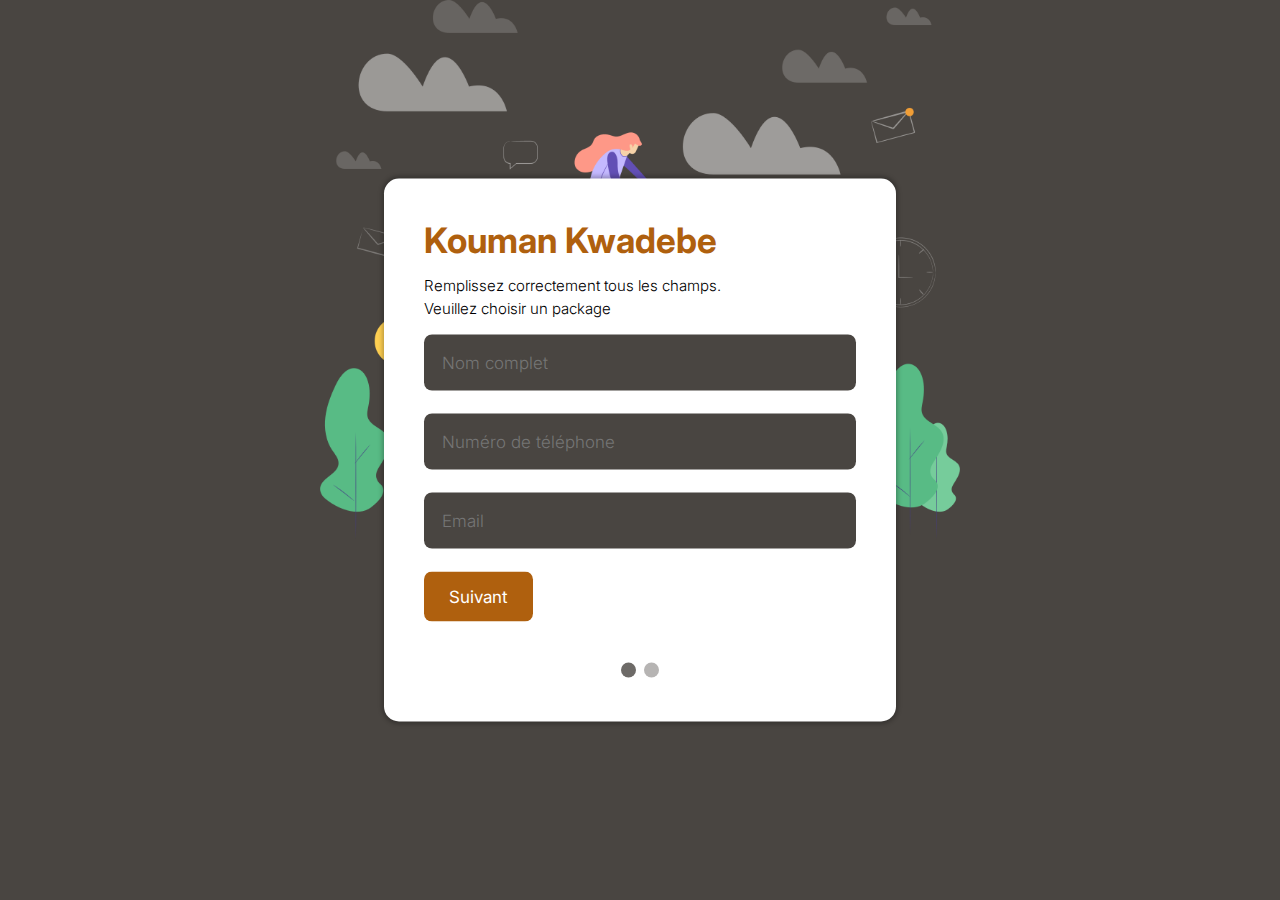
==== index.html @ ec2939ff "fix kouman form style" ====
<!DOCTYPE html>
<html lang="fr">
  <head>
    <meta charset="UTF-8" />
    <meta http-equiv="X-UA-Compatible" content="IE=edge" />
    <meta name="viewport" content="width=device-width, initial-scale=1.0" />
    <link rel="preconnect" href="https://fonts.googleapis.com" />
    <link rel="preconnect" href="https://fonts.gstatic.com" crossorigin />
    <link
      href="https://fonts.googleapis.com/css2?family=Inter:wght@100;200;400;700&display=swap"
      rel="stylesheet"
    />
    <link rel="stylesheet" href="/public/css/styles.css" />
    <title>Formulaire de Kouman entreprise</title>
  </head>
  <body>
    <div class="main-container">
      <form id="regForm" action="#">
        <h1>Kouman Kwadebe</h1>
        <p>Remplissez correctement tous les champs.<br />Veuillez choisir un package</p>  
        <!-- One "tab" for each step in the form: -->
        <div class="tab">
          <p>
            <input
              placeholder="Nom complet"
              oninput="this.className = ''"
              name="fullName"
            />
          </p>
          <p>
            <input
              placeholder="Numéro de téléphone"
              oninput="this.className = ''"
              name="phoneNumber"
            />
          </p>
          <p>
            <input
              placeholder="Email"
              oninput="this.className = ''"
              name="email"
            />
          </p>
        </div>
        <div class="tab">
          <p>
            <div class="pack pack-one">
              <h2>PACKS DE RESTAURATIONS À DOMICILE</h2>
              <p>Nous allons mettre un chef cuisinier à votre disposition pour faire la cuisine chez vous</p>
              <div class="pack-list">
                <label class="radio-container">4 menus pour 8 á 20 personnes (50.000 FCFA)
                  <input type="radio" name="home_pack">
                  <span class="checkmark"></span>
                </label>
                <label class="radio-container">4 menus pour 21 á 40 personnes (80.000 FCFA)
                  <input type="radio" name="home_pack">
                  <span class="checkmark"></span>
                </label>
                <label class="radio-container">4 menus pour 41 á 60 personnes (100.000 FCFA)
                  <input type="radio" name="home_pack">
                  <span class="checkmark"></span>
                </label>
                <label class="radio-container">4 menus á pour 61 á 100 personnes (150.000 FCFA)
                  <input type="radio" name="home_pack">
                  <span class="checkmark"></span>
                </label>
              </div>
            </div>
          </p>
          <p>
            <div class="pack pack-two">
              <h2>PACKS DE RESTAURATIONS  SUR COMMANDE</h2>
              <p>Nous allons faire la cuisine dans nos locaux et vous faire livrer là où vous le désirez.</p>
              <div class="pack-list">
                <label class="radio-container">4 menus pour 8 á 20 personnes (60.000FCFA)
                  <input type="radio" name="home_pack">
                  <span class="checkmark"></span>
                </label>
                <label class="radio-container">4 menus pour 21 á 40 personnes (90.000FCFA)
                  <input type="radio" name="home_pack">
                  <span class="checkmark"></span>
                </label>
                <label class="radio-container">4 menus pour 41 á 60 personnes (110 000 FCFA)
                  <input type="radio" name="home_pack">
                  <span class="checkmark"></span>
                </label>
                <label class="radio-container">4 menus pour 61 á 100 personnes (160 000 FCFA)
                  <input type="radio" name="home_pack">
                  <span class="checkmark"></span>
                </label>
              </div>
            </div>
          </p>
        </div>
        <div class="tab">
          <p style="text-align: center;">Bravo !!!! </p>
        </div>
        <div style="overflow: auto">
          <div style="display:flex; justify-content: space-between">
            <button type="button" id="prevBtn" onclick="nextPrev(-1)">
              Précédent
            </button>
            <button type="button" id="nextBtn" onclick="nextPrev(1)">
              Suivant
            </button>
          </div>
        </div>
        <!-- Circles which indicates the steps of the form: -->
        <div style="text-align: center; margin-top: 40px">
          <span class="step"></span>
          <span class="step"></span>
        </div>
      </form>
      <img class="main-bg" src="/public/images/image_de_fond.png" alt="...">
    </div>
    <script src="/public/js/index.js"></script>
  </body>
</html>
---- public/css/styles.css ----
* {
  box-sizing: border-box;
  margin: 0;
  padding: 0;
  font-family: "Inter", sans-serif;
  outline: none;
}

body {
  background-color: #f1f1f1;
}
.main-container {
  background-color: #494541;
  height: 100vh;
  width: 100%;
  position: relative;
}

#regForm {
  position: absolute;
  background-color: #ffffff;
  padding: 40px;
  width: 40%;
  min-width: 300px;
  border-radius: 15px;
  box-shadow: 0px 0px 4px 2px rgba(0, 0, 0, 0.25);
  -webkit-box-shadow: 0px 0px 4px 2px rgba(0, 0, 0, 0.25);
  -moz-box-shadow: 0px 0px 4px 2px rgba(0, 0, 0, 0.25);
  transform:translate(-50%,-50%);
  top: 50%;
  left: 50%;
}

img.main-bg{
  max-width: 50%;
  height: auto;
  display: block;
  margin-left: auto;
  margin-right: auto;
}

#regForm h1 {
  color: #AF600E;
  font-size: 35px;
  margin-bottom: 13px;
}

#regForm p {
  font-size: 15px;
  font-weight: 300;
  line-height: 23px;
  margin-bottom: 15px;
}

input {
  padding: 18px;
  width: 100%;
  font-size: 17px;
  background-color: #494541;
  border-radius: 8px;
  margin-bottom: 8px;
  color: #fff;
  border: none;
  font-weight: 300;
}


/* Mark input boxes that gets an error on validation: */
input.invalid {
  background-color: #ffdddd;
}

/* Hide all steps by default: */
.tab {
  display: none;
}

button {
  background-color: #AF600E;
  color: #ffffff;
  border: none;
  padding: 15px 25px;
  font-size: 17px;
  cursor: pointer;
  border-radius: 8px;
}

#prevBtn {
  background-color: #6D6A67;
}

/* Make circles that indicate the steps of the form: */
.step {
  height: 15px;
  width: 15px;
  margin: 0 2px;
  background-color: #6D6A67;
  border: none;
  border-radius: 50%;
  display: inline-block;
  opacity: 0.5;
}

.step.active {
  opacity: 1;
}

/* Mark the steps that are finished and valid: */
.step.finish {
  background-color: #04aa6d;
}

.pack{
  background-color: #6D6A67;
  border-radius: 15px;
  padding: 10px;
  color: #ffffff;
  cursor: pointer;
  transition: all .3s;
}
.pack.active{
  background-color: #AF600E;
}
.pack:hover{
  background-color: #AF600E;
}

.pack .pack-list {
  display: none;
}

#regForm .pack h2{
  font-size: 17px;
  font-weight: 500;
  color: #ffffff;
}
#regForm .pack p{
  margin-bottom: 0px;
}

/* The container */
.radio-container {
  display: block;
  position: relative;
  padding-left: 35px;
  margin-bottom: 12px;
  cursor: pointer;
  font-size: 22px;
  -webkit-user-select: none;
  -moz-user-select: none;
  -ms-user-select: none;
  user-select: none;
  font-size: 17px;
  font-weight: 300;
  color: #ffffff;
}

/* Hide the browser's default checkbox */
.radio-container input {
  position: absolute;
  opacity: 0;
  cursor: pointer;
  height: 0;
  width: 0;
}

/* Create a custom checkbox */
.checkmark {
  position: absolute;
  top: 0;
  left: 0;
  height: 25px;
  width: 25px;
  background-color: #eee;
  border-radius: 50%;
}

/* On mouse-over, add a grey background color */
.radio-container:hover input ~ .checkmark {
  background-color: #ccc;
}

/* When the checkbox is checked, add a blue background */
.radio-container input:checked ~ .checkmark {
  background-color: #fff;
}

/* Create the checkmark/indicator (hidden when not checked) */
.checkmark:after {
  content: "";
  position: absolute;
  display: none;
}

/* Show the checkmark when checked */
.radio-container input:checked ~ .checkmark:after {
  display: block;
}

/* Style the checkmark/indicator */
.radio-container .checkmark:after {
  left: 9px;
  top: 5px;
  width: 5px;
  height: 10px;
  border: solid white;
  border-width: 0 3px 3px 0;
  -webkit-transform: rotate(45deg);
  -ms-transform: rotate(45deg);
  transform: rotate(45deg);
}
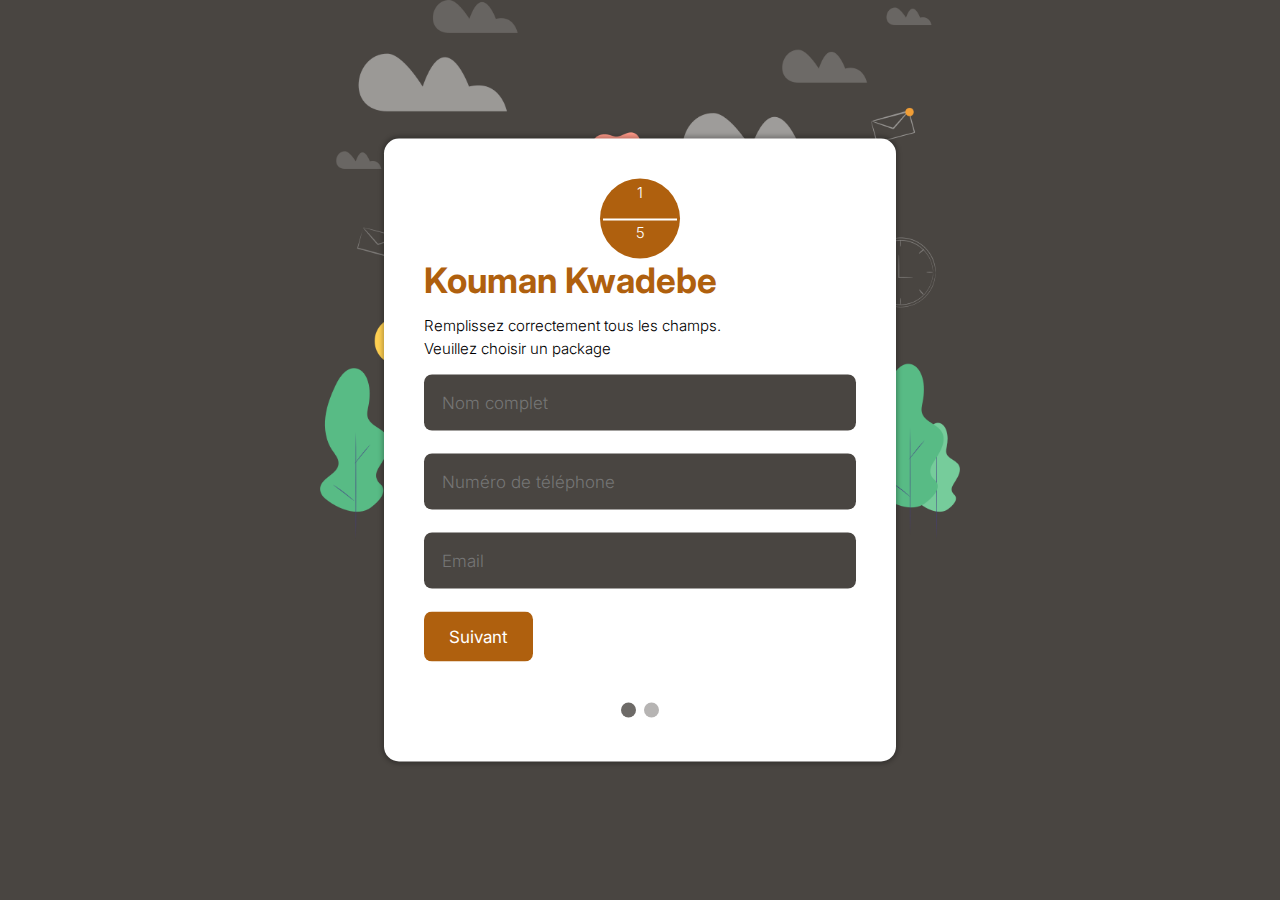
==== commit a3722d50: "Merge branch 'master' into add-round-top" ====
--- a/index.html
+++ b/index.html
@@ -10,12 +10,18 @@
       href="https://fonts.googleapis.com/css2?family=Inter:wght@100;200;400;700&display=swap"
       rel="stylesheet"
     />
-    <link rel="stylesheet" href="/public/css/styles.css" />
+    <link rel="stylesheet" href="public/css/styles.css" />
     <title>Formulaire de Kouman entreprise</title>
   </head>
   <body>
     <div class="main-container">
+       
       <form id="regForm" action="#">
+        <div class="round_of_number">
+          <p id="counter"> 1</p>
+          <p class="five">  5</p>
+        </div>
+       
         <h1>Kouman Kwadebe</h1>
         <p>Remplissez correctement tous les champs.<br />Veuillez choisir un package</p>  
         <!-- One "tab" for each step in the form: -->
@@ -42,6 +48,9 @@
             />
           </p>
         </div>
+
+        <!-- Slider two--> 
+
         <div class="tab">
           <p>
             <div class="pack pack-one">
@@ -92,6 +101,9 @@
             </div>
           </p>
         </div>
+
+        <!-- Slider three--> 
+
         <div class="tab">
           <p style="text-align: center;">Bravo !!!! </p>
         </div>
@@ -100,7 +112,7 @@
             <button type="button" id="prevBtn" onclick="nextPrev(-1)">
               Précédent
             </button>
-            <button type="button" id="nextBtn" onclick="nextPrev(1)">
+            <button type="button" class="stepper-btn" id="nextBtn" onclick="nextPrev(1)" style="float: right">
               Suivant
             </button>
           </div>
@@ -111,8 +123,8 @@
           <span class="step"></span>
         </div>
       </form>
-      <img class="main-bg" src="/public/images/image_de_fond.png" alt="...">
+      <img class="main-bg" src="public/images/image_de_fond.png" alt="...">
     </div>
-    <script src="/public/js/index.js"></script>
+    <script src="public/js/index.js"></script>
   </body>
 </html>
--- a/public/css/styles.css
+++ b/public/css/styles.css
@@ -51,6 +51,24 @@
   line-height: 23px;
   margin-bottom: 15px;
 }
+.round_of_number{
+  padding: 2px 3px;
+  width: 80px;
+  height: 80px;
+  border-radius: 50%;
+  background-color:#AF600E;
+  display: flex;
+  flex-direction: column;
+  text-align: center;
+  margin-left: auto;
+  margin-right: auto;
+  color: white; 
+}
+.five{
+  border-bottom: blue;
+  padding-bottom: 5px;
+  border-top: 2px solid white;
+}
 
 input {
   padding: 18px;
@@ -64,11 +82,50 @@
   font-weight: 300;
 }
 
-
-/* Mark input boxes that gets an error on validation: */
-input.invalid {
-  background-color: #ffdddd;
-}
+/* Slider two */
+
+.one-pack, .two-pack{
+  color: #f1f1f1;
+  border-radius: 10px;
+  background-color: #494541CC;
+  padding: 8px;
+}
+.two-pack{
+  margin-top: 15px;
+  margin-bottom: 5px;
+}
+.all-btn{
+  margin-top: 45px;
+}
+
+/* Slider three */
+
+.packs-of-menu{
+ background-color: #AF600E;
+ border-radius: 10px;
+ padding: 10px;
+ color: #fff;
+}
+label{
+ display: flex;
+}
+
+#myCheckbox {
+  /* Définir les dimensions souhaitées */
+  width: 20px;
+  height: 20px;
+  margin-right: 8px;
+}
+.packs-of-resto{
+  font-weight: bold;
+  background-color:  #494541CC;
+  text-align: center;
+  border-radius: 10px;
+  margin-top:  15px;
+  padding: 6px;
+  color: #fff;
+}
+
 
 /* Hide all steps by default: */
 .tab {
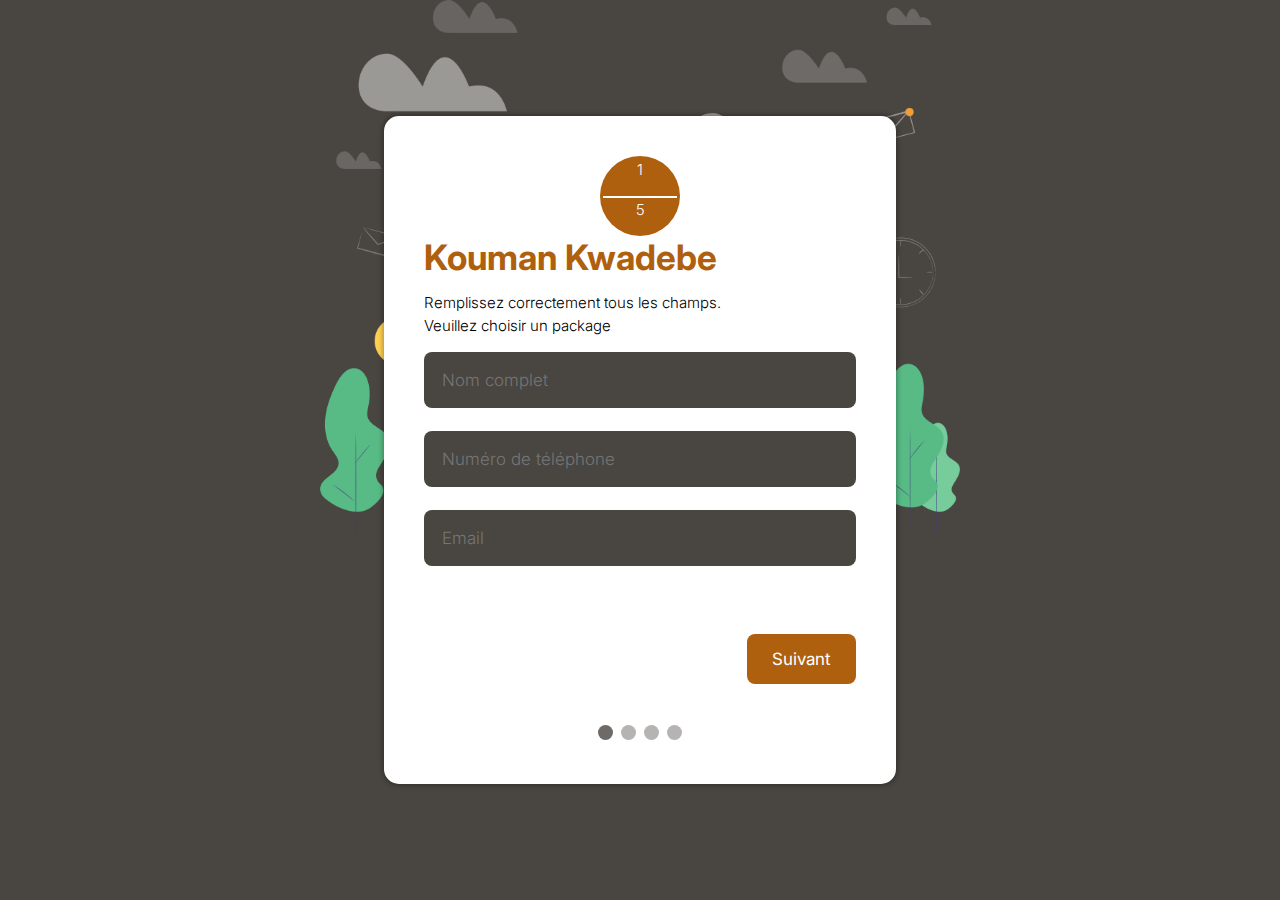
==== commit 24dbb86a: "ajout de js dans kouman" ====
--- a/index.html
+++ b/index.html
@@ -52,64 +52,76 @@
         <!-- Slider two--> 
 
         <div class="tab">
-          <p>
-            <div class="pack pack-one">
-              <h2>PACKS DE RESTAURATIONS À DOMICILE</h2>
-              <p>Nous allons mettre un chef cuisinier à votre disposition pour faire la cuisine chez vous</p>
-              <div class="pack-list">
-                <label class="radio-container">4 menus pour 8 á 20 personnes (50.000 FCFA)
-                  <input type="radio" name="home_pack">
-                  <span class="checkmark"></span>
-                </label>
-                <label class="radio-container">4 menus pour 21 á 40 personnes (80.000 FCFA)
-                  <input type="radio" name="home_pack">
-                  <span class="checkmark"></span>
-                </label>
-                <label class="radio-container">4 menus pour 41 á 60 personnes (100.000 FCFA)
-                  <input type="radio" name="home_pack">
-                  <span class="checkmark"></span>
-                </label>
-                <label class="radio-container">4 menus á pour 61 á 100 personnes (150.000 FCFA)
-                  <input type="radio" name="home_pack">
-                  <span class="checkmark"></span>
-                </label>
-              </div>
-            </div>
-          </p>
-          <p>
-            <div class="pack pack-two">
-              <h2>PACKS DE RESTAURATIONS  SUR COMMANDE</h2>
-              <p>Nous allons faire la cuisine dans nos locaux et vous faire livrer là où vous le désirez.</p>
-              <div class="pack-list">
-                <label class="radio-container">4 menus pour 8 á 20 personnes (60.000FCFA)
-                  <input type="radio" name="home_pack">
-                  <span class="checkmark"></span>
-                </label>
-                <label class="radio-container">4 menus pour 21 á 40 personnes (90.000FCFA)
-                  <input type="radio" name="home_pack">
-                  <span class="checkmark"></span>
-                </label>
-                <label class="radio-container">4 menus pour 41 á 60 personnes (110 000 FCFA)
-                  <input type="radio" name="home_pack">
-                  <span class="checkmark"></span>
-                </label>
-                <label class="radio-container">4 menus pour 61 á 100 personnes (160 000 FCFA)
-                  <input type="radio" name="home_pack">
-                  <span class="checkmark"></span>
-                </label>
-              </div>
-            </div>
-          </p>
+          <div class="pack-kouman one-pack">
+              <h4>PACKS DE RESTAURATIONS A DOMICILE</h4>
+              <p>Nous allons mettre un chef cusinier à votre disposition pour faire la cuisine chez vous</p>
+          </div>
+          <div class="pack-kouman two-pack">
+            <h4>PACKS DE RESTAURATIONS SUR COMMANDE</h4>
+            <p>Nous allons faire la cuisine dans nos locaux et vous faire livrer là où vous le désirez</p>
+          </div>
         </div>
 
         <!-- Slider three--> 
 
         <div class="tab">
-          <p style="text-align: center;">Bravo !!!! </p>
+         <div class="packs-of-menu">
+             <h3>PACKS DE RESTAURATIONS A DOMICILE</h3>
+             <p>Nous allons mettre un chef cusinier à votre disposition pour faire la cuisine chez vous</p>
+
+              <!-- Part case radio -->
+
+              <label for="myCheckbox">
+                <input type="checkbox" id="myCheckbox">
+                <span class="checkmark"></span>
+                <p>4 menus pour 8 à 20 personnes ( 50.000 FCFA)</p> 
+              </label>
+              <label for="myCheckbox">
+                <input type="checkbox" id="myCheckbox">
+                <span class="checkmark"></span>
+                <p>4 menus pour 8 à 20 personnes ( 50.000 FCFA)</p>
+              </label>
+              <label for="myCheckbox">
+                <input type="checkbox" id="myCheckbox">
+                <span class="checkmark"></span>
+                <p>4 menus pour 8 à 20 personnes ( 50.000 FCFA)</p>
+              </label>
+              <label for="myCheckbox">
+                <input type="checkbox" id="myCheckbox">
+                <span class="checkmark"></span>
+                <p>4 menus pour 8 à 20 personnes ( 50.000 FCFA)</p>
+              </label>
+              
+              
+         </div>
+
+          <!-- Part of pack restauration -->
+
+          <div class="packs-of-resto">
+            <p>PACKS DE RESTAURATIONS SUR COMMANDE</p>
+          </div>
+
         </div>
+        <!-- <div class="tab">
+           <p>
+            <input
+              placeholder="Username..."
+              oninput="this.className = ''"
+              name="uname"
+            />
+          </p>
+          <p>
+            <input
+              placeholder="Password..."
+              oninput="this.className = ''"
+              name="pword"
+              type="password"
+            />
+          </p> 
+        </div> -->
         <div style="overflow: auto">
-          <div style="display:flex; justify-content: space-between">
-            <button type="button" id="prevBtn" onclick="nextPrev(-1)">
+           <div class="all-btn" > 
+            <button type="button" class="stepper-btn" id="prevBtn" onclick="nextPrev(-1)">
               Précédent
             </button>
             <button type="button" class="stepper-btn" id="nextBtn" onclick="nextPrev(1)" style="float: right">
@@ -121,6 +133,8 @@
         <div style="text-align: center; margin-top: 40px">
           <span class="step"></span>
           <span class="step"></span>
+          <span class="step"></span>
+          <span class="step"></span>
         </div>
       </form>
       <img class="main-bg" src="public/images/image_de_fond.png" alt="...">
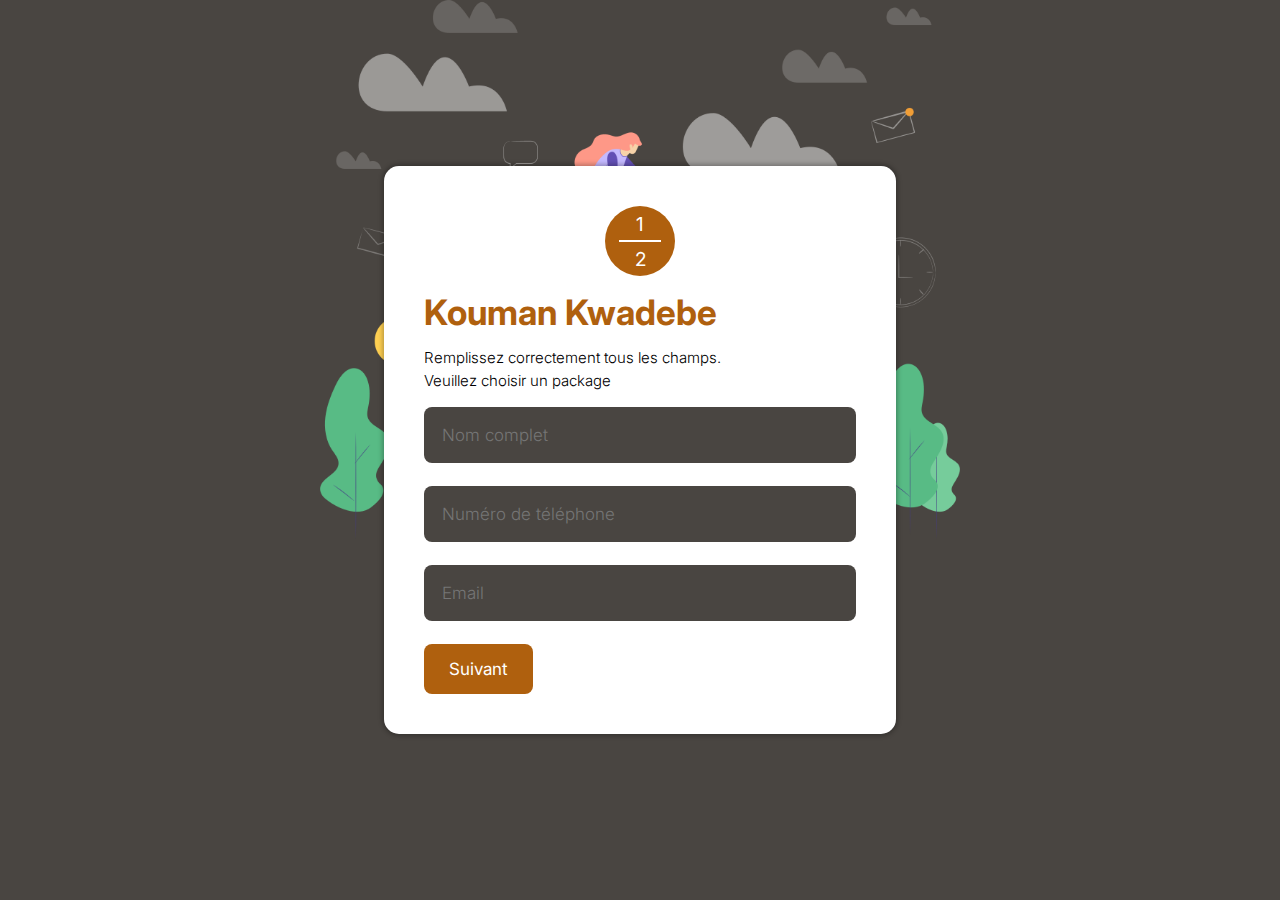
==== commit 5a1f9b15: "Add step counter" ====
--- a/index.html
+++ b/index.html
@@ -17,9 +17,9 @@
     <div class="main-container">
        
       <form id="regForm" action="#">
-        <div class="round_of_number">
-          <p id="counter"> 1</p>
-          <p class="five">  5</p>
+        <div class="count_container">
+          <div id="current_counter">1</div>
+          <div id="counter_total">5</div>
         </div>
        
         <h1>Kouman Kwadebe</h1>
@@ -52,76 +52,64 @@
         <!-- Slider two--> 
 
         <div class="tab">
-          <div class="pack-kouman one-pack">
-              <h4>PACKS DE RESTAURATIONS A DOMICILE</h4>
-              <p>Nous allons mettre un chef cusinier à votre disposition pour faire la cuisine chez vous</p>
-          </div>
-          <div class="pack-kouman two-pack">
-            <h4>PACKS DE RESTAURATIONS SUR COMMANDE</h4>
-            <p>Nous allons faire la cuisine dans nos locaux et vous faire livrer là où vous le désirez</p>
-          </div>
+          <p>
+            <div class="pack pack-one">
+              <h2>PACKS DE RESTAURATIONS À DOMICILE</h2>
+              <p>Nous allons mettre un chef cuisinier à votre disposition pour faire la cuisine chez vous</p>
+              <div class="pack-list">
+                <label class="radio-container">4 menus pour 8 á 20 personnes (50.000 FCFA)
+                  <input type="radio" name="home_pack">
+                  <span class="checkmark"></span>
+                </label>
+                <label class="radio-container">4 menus pour 21 á 40 personnes (80.000 FCFA)
+                  <input type="radio" name="home_pack">
+                  <span class="checkmark"></span>
+                </label>
+                <label class="radio-container">4 menus pour 41 á 60 personnes (100.000 FCFA)
+                  <input type="radio" name="home_pack">
+                  <span class="checkmark"></span>
+                </label>
+                <label class="radio-container">4 menus á pour 61 á 100 personnes (150.000 FCFA)
+                  <input type="radio" name="home_pack">
+                  <span class="checkmark"></span>
+                </label>
+              </div>
+            </div>
+          </p>
+          <p>
+            <div class="pack pack-two">
+              <h2>PACKS DE RESTAURATIONS  SUR COMMANDE</h2>
+              <p>Nous allons faire la cuisine dans nos locaux et vous faire livrer là où vous le désirez.</p>
+              <div class="pack-list">
+                <label class="radio-container">4 menus pour 8 á 20 personnes (60.000FCFA)
+                  <input type="radio" name="home_pack">
+                  <span class="checkmark"></span>
+                </label>
+                <label class="radio-container">4 menus pour 21 á 40 personnes (90.000FCFA)
+                  <input type="radio" name="home_pack">
+                  <span class="checkmark"></span>
+                </label>
+                <label class="radio-container">4 menus pour 41 á 60 personnes (110 000 FCFA)
+                  <input type="radio" name="home_pack">
+                  <span class="checkmark"></span>
+                </label>
+                <label class="radio-container">4 menus pour 61 á 100 personnes (160 000 FCFA)
+                  <input type="radio" name="home_pack">
+                  <span class="checkmark"></span>
+                </label>
+              </div>
+            </div>
+          </p>
         </div>
 
         <!-- Slider three--> 
 
         <div class="tab">
-         <div class="packs-of-menu">
-             <h3>PACKS DE RESTAURATIONS A DOMICILE</h3>
-             <p>Nous allons mettre un chef cusinier à votre disposition pour faire la cuisine chez vous</p>
-
-              <!-- Part case radio -->
-
-              <label for="myCheckbox">
-                <input type="checkbox" id="myCheckbox">
-                <span class="checkmark"></span>
-                <p>4 menus pour 8 à 20 personnes ( 50.000 FCFA)</p> 
-              </label>
-              <label for="myCheckbox">
-                <input type="checkbox" id="myCheckbox">
-                <span class="checkmark"></span>
-                <p>4 menus pour 8 à 20 personnes ( 50.000 FCFA)</p>
-              </label>
-              <label for="myCheckbox">
-                <input type="checkbox" id="myCheckbox">
-                <span class="checkmark"></span>
-                <p>4 menus pour 8 à 20 personnes ( 50.000 FCFA)</p>
-              </label>
-              <label for="myCheckbox">
-                <input type="checkbox" id="myCheckbox">
-                <span class="checkmark"></span>
-                <p>4 menus pour 8 à 20 personnes ( 50.000 FCFA)</p>
-              </label>
-              
-              
-         </div>
-
-          <!-- Part of pack restauration -->
-
-          <div class="packs-of-resto">
-            <p>PACKS DE RESTAURATIONS SUR COMMANDE</p>
-          </div>
-
+          <p style="text-align: center;">Bravo !!!! </p>
         </div>
-        <!-- <div class="tab">
-           <p>
-            <input
-              placeholder="Username..."
-              oninput="this.className = ''"
-              name="uname"
-            />
-          </p>
-          <p>
-            <input
-              placeholder="Password..."
-              oninput="this.className = ''"
-              name="pword"
-              type="password"
-            />
-          </p> 
-        </div> -->
         <div style="overflow: auto">
-           <div class="all-btn" > 
-            <button type="button" class="stepper-btn" id="prevBtn" onclick="nextPrev(-1)">
+          <div style="display:flex; justify-content: space-between">
+            <button type="button" id="prevBtn" onclick="nextPrev(-1)">
               Précédent
             </button>
             <button type="button" class="stepper-btn" id="nextBtn" onclick="nextPrev(1)" style="float: right">
@@ -130,12 +118,10 @@
           </div>
         </div>
         <!-- Circles which indicates the steps of the form: -->
-        <div style="text-align: center; margin-top: 40px">
+        <!-- <div style="text-align: center; margin-top: 40px">
           <span class="step"></span>
           <span class="step"></span>
-          <span class="step"></span>
-          <span class="step"></span>
-        </div>
+        </div> -->
       </form>
       <img class="main-bg" src="public/images/image_de_fond.png" alt="...">
     </div>
--- a/public/css/styles.css
+++ b/public/css/styles.css
@@ -26,12 +26,12 @@
   box-shadow: 0px 0px 4px 2px rgba(0, 0, 0, 0.25);
   -webkit-box-shadow: 0px 0px 4px 2px rgba(0, 0, 0, 0.25);
   -moz-box-shadow: 0px 0px 4px 2px rgba(0, 0, 0, 0.25);
-  transform:translate(-50%,-50%);
+  transform: translate(-50%, -50%);
   top: 50%;
   left: 50%;
 }
 
-img.main-bg{
+img.main-bg {
   max-width: 50%;
   height: auto;
   display: block;
@@ -40,7 +40,7 @@
 }
 
 #regForm h1 {
-  color: #AF600E;
+  color: #af600e;
   font-size: 35px;
   margin-bottom: 13px;
 }
@@ -51,23 +51,33 @@
   line-height: 23px;
   margin-bottom: 15px;
 }
-.round_of_number{
-  padding: 2px 3px;
-  width: 80px;
-  height: 80px;
+.count_container {
+  width: 70px;
+  height: 70px;
   border-radius: 50%;
-  background-color:#AF600E;
+  background-color: #af600e;
   display: flex;
   flex-direction: column;
   text-align: center;
+  justify-content: space-around;
   margin-left: auto;
   margin-right: auto;
-  color: white; 
-}
-.five{
-  border-bottom: blue;
-  padding-bottom: 5px;
-  border-top: 2px solid white;
+  color: white;
+  position: relative;
+  margin-bottom: 15px;
+}
+.count_container div{
+  font-size: 1.2em;
+}
+.count_container::before {
+  content: "";
+  position: absolute;
+  width: 60%;
+  height: 2px;
+  background-color: #fff;
+  left: 50%;
+  transform: translateX(-50%);
+
 }
 
 input {
@@ -84,30 +94,31 @@
 
 /* Slider two */
 
-.one-pack, .two-pack{
+.one-pack,
+.two-pack {
   color: #f1f1f1;
   border-radius: 10px;
-  background-color: #494541CC;
+  background-color: #494541cc;
   padding: 8px;
 }
-.two-pack{
+.two-pack {
   margin-top: 15px;
   margin-bottom: 5px;
 }
-.all-btn{
+.all-btn {
   margin-top: 45px;
 }
 
 /* Slider three */
 
-.packs-of-menu{
- background-color: #AF600E;
- border-radius: 10px;
- padding: 10px;
- color: #fff;
-}
-label{
- display: flex;
+.packs-of-menu {
+  background-color: #af600e;
+  border-radius: 10px;
+  padding: 10px;
+  color: #fff;
+}
+label {
+  display: flex;
 }
 
 #myCheckbox {
@@ -116,16 +127,15 @@
   height: 20px;
   margin-right: 8px;
 }
-.packs-of-resto{
+.packs-of-resto {
   font-weight: bold;
-  background-color:  #494541CC;
+  background-color: #494541cc;
   text-align: center;
   border-radius: 10px;
-  margin-top:  15px;
+  margin-top: 15px;
   padding: 6px;
   color: #fff;
 }
-
 
 /* Hide all steps by default: */
 .tab {
@@ -133,7 +143,7 @@
 }
 
 button {
-  background-color: #AF600E;
+  background-color: #af600e;
   color: #ffffff;
   border: none;
   padding: 15px 25px;
@@ -143,7 +153,7 @@
 }
 
 #prevBtn {
-  background-color: #6D6A67;
+  background-color: #6d6a67;
 }
 
 /* Make circles that indicate the steps of the form: */
@@ -151,7 +161,7 @@
   height: 15px;
   width: 15px;
   margin: 0 2px;
-  background-color: #6D6A67;
+  background-color: #6d6a67;
   border: none;
   border-radius: 50%;
   display: inline-block;
@@ -167,31 +177,31 @@
   background-color: #04aa6d;
 }
 
-.pack{
-  background-color: #6D6A67;
+.pack {
+  background-color: #6d6a67;
   border-radius: 15px;
   padding: 10px;
   color: #ffffff;
   cursor: pointer;
-  transition: all .3s;
-}
-.pack.active{
-  background-color: #AF600E;
-}
-.pack:hover{
-  background-color: #AF600E;
+  transition: all 0.3s;
+}
+.pack.active {
+  background-color: #af600e;
+}
+.pack:hover {
+  background-color: #af600e;
 }
 
 .pack .pack-list {
   display: none;
 }
 
-#regForm .pack h2{
+#regForm .pack h2 {
   font-size: 17px;
   font-weight: 500;
   color: #ffffff;
 }
-#regForm .pack p{
+#regForm .pack p {
   margin-bottom: 0px;
 }
 
@@ -265,4 +275,4 @@
   -webkit-transform: rotate(45deg);
   -ms-transform: rotate(45deg);
   transform: rotate(45deg);
-}+}
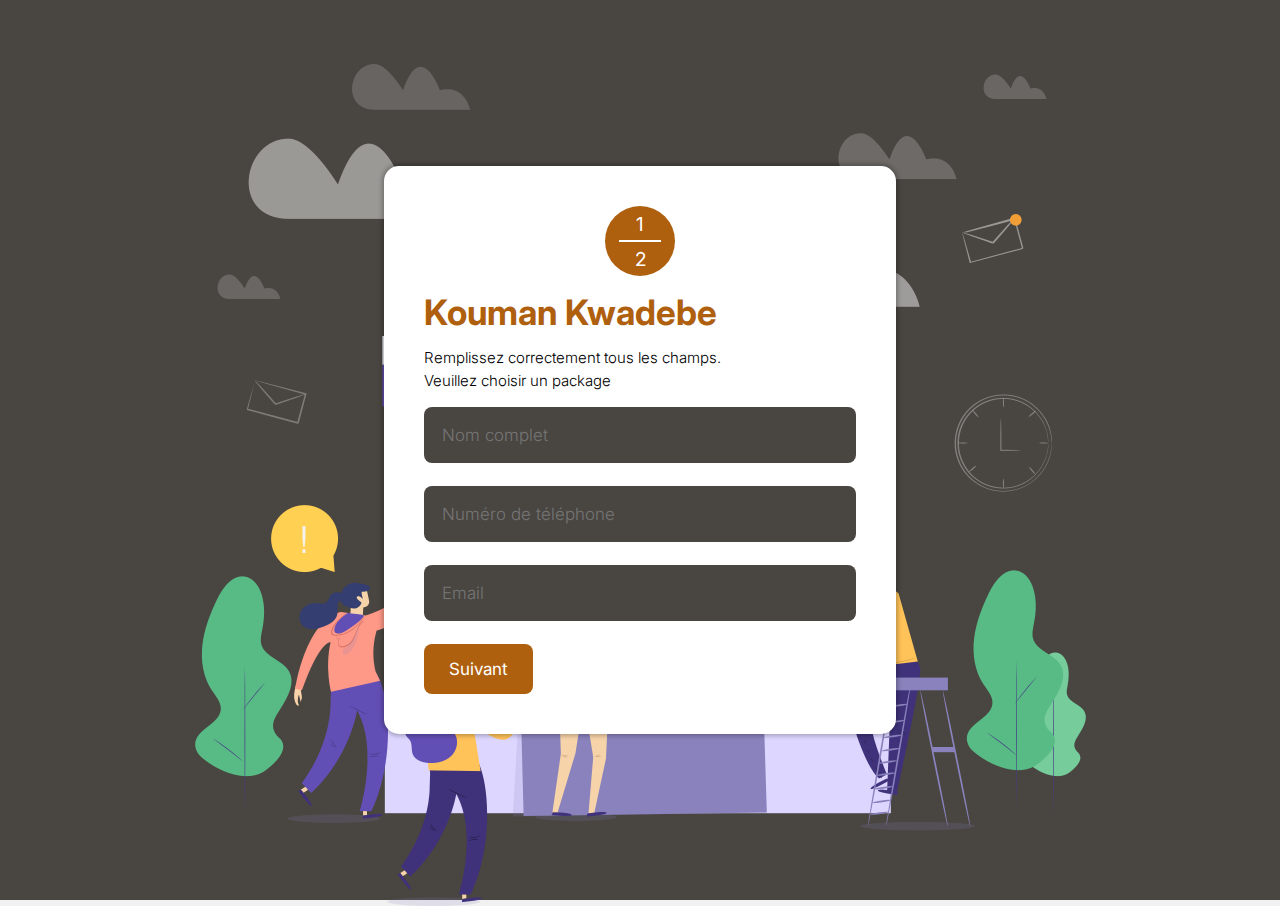
==== commit 1f28a8b7: "ajout de quelques parametres sur le formulaire" ====
--- a/index.html
+++ b/index.html
@@ -15,15 +15,17 @@
   </head>
   <body>
     <div class="main-container">
-       
       <form id="regForm" action="#">
         <div class="count_container">
           <div id="current_counter">1</div>
           <div id="counter_total">5</div>
         </div>
-       
-        <h1>Kouman Kwadebe</h1>
-        <p>Remplissez correctement tous les champs.<br />Veuillez choisir un package</p>  
+
+        <h1 id="form_title">Kouman Kwadebe</h1>
+        <p id="form_subtitle">
+          Remplissez correctement tous les champs.<br />Veuillez choisir un
+          package
+        </p>
         <!-- One "tab" for each step in the form: -->
         <div class="tab">
           <p>
@@ -31,6 +33,7 @@
               placeholder="Nom complet"
               oninput="this.className = ''"
               name="fullName"
+              id="monChamp"
             />
           </p>
           <p>
@@ -38,6 +41,7 @@
               placeholder="Numéro de téléphone"
               oninput="this.className = ''"
               name="phoneNumber"
+              id="monChampTwo"
             />
           </p>
           <p>
@@ -49,81 +53,97 @@
           </p>
         </div>
 
-        <!-- Slider two--> 
+        <!-- Slider two-->
 
         <div class="tab">
-          <p>
-            <div class="pack pack-one">
-              <h2>PACKS DE RESTAURATIONS À DOMICILE</h2>
-              <p>Nous allons mettre un chef cuisinier à votre disposition pour faire la cuisine chez vous</p>
-              <div class="pack-list">
-                <label class="radio-container">4 menus pour 8 á 20 personnes (50.000 FCFA)
-                  <input type="radio" name="home_pack">
-                  <span class="checkmark"></span>
-                </label>
-                <label class="radio-container">4 menus pour 21 á 40 personnes (80.000 FCFA)
-                  <input type="radio" name="home_pack">
-                  <span class="checkmark"></span>
-                </label>
-                <label class="radio-container">4 menus pour 41 á 60 personnes (100.000 FCFA)
-                  <input type="radio" name="home_pack">
-                  <span class="checkmark"></span>
-                </label>
-                <label class="radio-container">4 menus á pour 61 á 100 personnes (150.000 FCFA)
-                  <input type="radio" name="home_pack">
-                  <span class="checkmark"></span>
-                </label>
-              </div>
+          <div class="pack pack-one" onclick="packAnimation(0)">
+            <h2>PACKS DE RESTAURATIONS À DOMICILE</h2>
+            <p>
+              Nous allons mettre un chef cuisinier à votre disposition pour
+              faire la cuisine chez vous
+            </p>
+            <div class="pack-list">
+              <label class="radio-container"
+                >4 menus pour 8 á 20 personnes (50.000 FCFA)
+                <input type="radio" name="home_pack" />
+                <span class="checkmark"></span>
+              </label>
+              <label class="radio-container"
+                >4 menus pour 21 á 40 personnes (80.000 FCFA)
+                <input type="radio" name="home_pack" />
+                <span class="checkmark"></span>
+              </label>
+              <label class="radio-container"
+                >4 menus pour 41 á 60 personnes (100.000 FCFA)
+                <input type="radio" name="home_pack" />
+                <span class="checkmark"></span>
+              </label>
+              <label class="radio-container"
+                >4 menus á pour 61 á 100 personnes (150.000 FCFA)
+                <input type="radio" name="home_pack" />
+                <span class="checkmark"></span>
+              </label>
             </div>
-          </p>
-          <p>
-            <div class="pack pack-two">
-              <h2>PACKS DE RESTAURATIONS  SUR COMMANDE</h2>
-              <p>Nous allons faire la cuisine dans nos locaux et vous faire livrer là où vous le désirez.</p>
-              <div class="pack-list">
-                <label class="radio-container">4 menus pour 8 á 20 personnes (60.000FCFA)
-                  <input type="radio" name="home_pack">
-                  <span class="checkmark"></span>
-                </label>
-                <label class="radio-container">4 menus pour 21 á 40 personnes (90.000FCFA)
-                  <input type="radio" name="home_pack">
-                  <span class="checkmark"></span>
-                </label>
-                <label class="radio-container">4 menus pour 41 á 60 personnes (110 000 FCFA)
-                  <input type="radio" name="home_pack">
-                  <span class="checkmark"></span>
-                </label>
-                <label class="radio-container">4 menus pour 61 á 100 personnes (160 000 FCFA)
-                  <input type="radio" name="home_pack">
-                  <span class="checkmark"></span>
-                </label>
-              </div>
+          </div>
+          <div class="pack pack-two" onclick="packAnimation(1)">
+            <h2>PACKS DE RESTAURATIONS SUR COMMANDE</h2>
+            <p>
+              Nous allons faire la cuisine dans nos locaux et vous faire livrer
+              là où vous le désirez.
+            </p>
+            <div class="pack-list">
+              <label class="radio-container"
+                >4 menus pour 8 á 20 personnes (60.000FCFA)
+                <input type="radio" name="home_pack" />
+                <span class="checkmark"></span>
+              </label>
+              <label class="radio-container"
+                >4 menus pour 21 á 40 personnes (90.000FCFA)
+                <input type="radio" name="home_pack" />
+                <span class="checkmark"></span>
+              </label>
+              <label class="radio-container"
+                >4 menus pour 41 á 60 personnes (110 000 FCFA)
+                <input type="radio" name="home_pack" />
+                <span class="checkmark"></span>
+              </label>
+              <label class="radio-container"
+                >4 menus pour 61 á 100 personnes (160 000 FCFA)
+                <input type="radio" name="home_pack" />
+                <span class="checkmark"></span>
+              </label>
             </div>
-          </p>
+          </div>
         </div>
 
-        <!-- Slider three--> 
+        <!-- Slider three-->
 
         <div class="tab">
-          <p style="text-align: center;">Bravo !!!! </p>
+          <div style="text-align: center">
+            <p>
+              Merci de nous avoir contacté!<br />Nous vous revenons très bientôt
+            </p>
+            <p style="font-size: 50px; margin-top: 15px">🥳</p>
+          </div>
         </div>
         <div style="overflow: auto">
-          <div style="display:flex; justify-content: space-between">
+          <div style="display: flex; justify-content: space-between">
             <button type="button" id="prevBtn" onclick="nextPrev(-1)">
               Précédent
             </button>
-            <button type="button" class="stepper-btn" id="nextBtn" onclick="nextPrev(1)" style="float: right">
+            <button
+              type="button"
+              class="stepper-btn"
+              id="nextBtn"
+              onclick="nextPrev(1)"
+              style="float: right"
+            >
               Suivant
             </button>
           </div>
         </div>
-        <!-- Circles which indicates the steps of the form: -->
-        <!-- <div style="text-align: center; margin-top: 40px">
-          <span class="step"></span>
-          <span class="step"></span>
-        </div> -->
       </form>
-      <img class="main-bg" src="public/images/image_de_fond.png" alt="...">
+      <img class="main-bg" src="public/images/image_de_fond.png" alt="..." />
     </div>
     <script src="public/js/index.js"></script>
   </body>
--- a/public/css/styles.css
+++ b/public/css/styles.css
@@ -32,11 +32,10 @@
 }
 
 img.main-bg {
-  max-width: 50%;
+  margin: auto;
   height: auto;
   display: block;
-  margin-left: auto;
-  margin-right: auto;
+  padding-top: 5%;
 }
 
 #regForm h1 {
@@ -94,33 +93,6 @@
 
 /* Slider two */
 
-.one-pack,
-.two-pack {
-  color: #f1f1f1;
-  border-radius: 10px;
-  background-color: #494541cc;
-  padding: 8px;
-}
-.two-pack {
-  margin-top: 15px;
-  margin-bottom: 5px;
-}
-.all-btn {
-  margin-top: 45px;
-}
-
-/* Slider three */
-
-.packs-of-menu {
-  background-color: #af600e;
-  border-radius: 10px;
-  padding: 10px;
-  color: #fff;
-}
-label {
-  display: flex;
-}
-
 #myCheckbox {
   /* Définir les dimensions souhaitées */
   width: 20px;
@@ -183,21 +155,27 @@
   padding: 10px;
   color: #ffffff;
   cursor: pointer;
-  transition: all 0.3s;
-}
-.pack.active {
-  background-color: #af600e;
-}
+  transition: all 0.2s;
+  margin-top: 15px;
+  margin-bottom: 15px;
+ 
+}
+.pack.active .pack-list{
+  display: block;
+  
+}
+.pack.active,
 .pack:hover {
   background-color: #af600e;
 }
 
 .pack .pack-list {
+  margin-top: 15px;
   display: none;
 }
 
 #regForm .pack h2 {
-  font-size: 17px;
+  font-size: 16px;
   font-weight: 500;
   color: #ffffff;
 }
@@ -238,7 +216,8 @@
   left: 0;
   height: 25px;
   width: 25px;
-  background-color: #eee;
+  background-color: transparent;
+  border: 2px #fff solid;
   border-radius: 50%;
 }
 
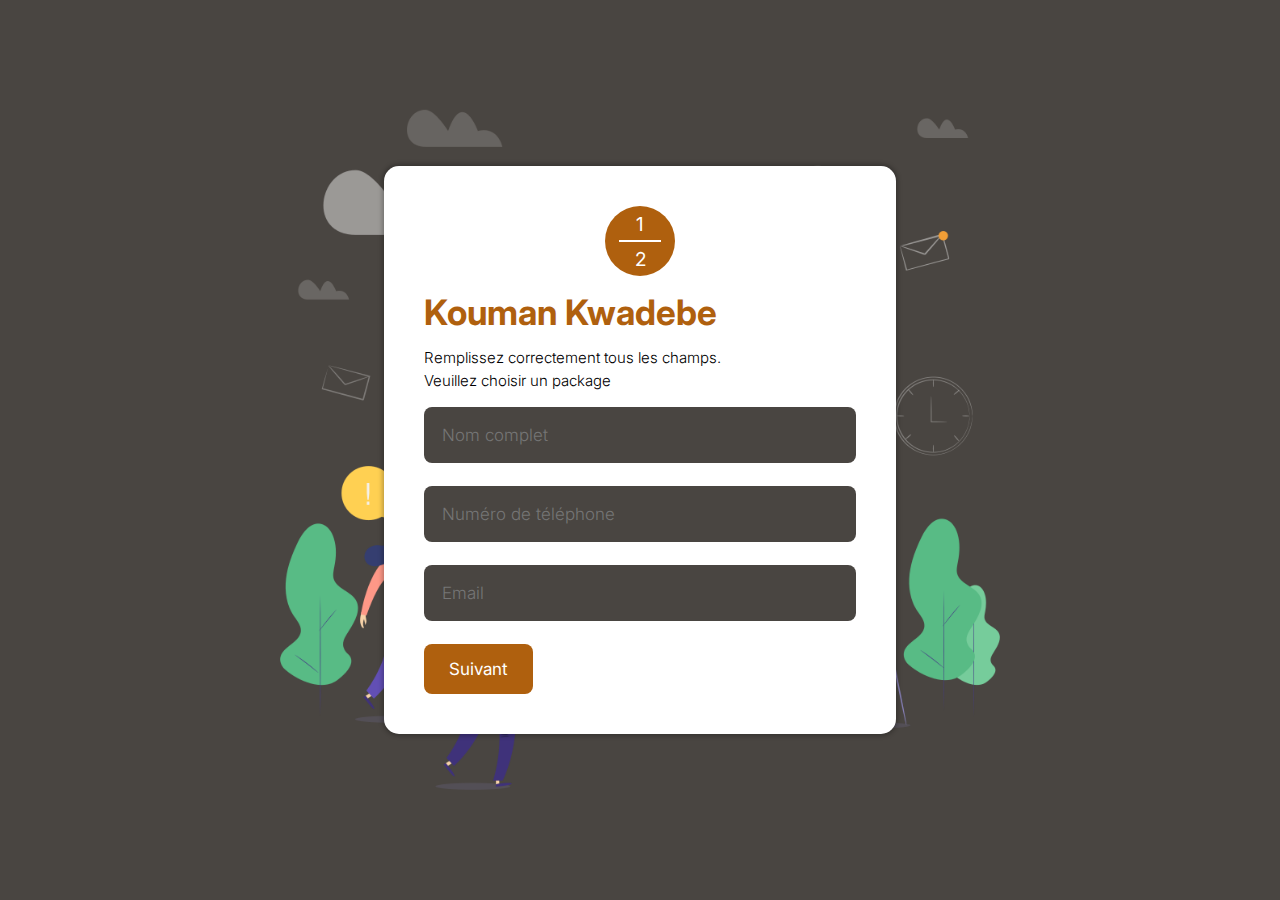
==== commit aaed9922: "modification ajouté au champs de formulaire et à l'image de fond" ====
--- a/index.html
+++ b/index.html
@@ -33,7 +33,7 @@
               placeholder="Nom complet"
               oninput="this.className = ''"
               name="fullName"
-              id="monChamp"
+              id="myFields"
             />
           </p>
           <p>
@@ -41,7 +41,7 @@
               placeholder="Numéro de téléphone"
               oninput="this.className = ''"
               name="phoneNumber"
-              id="monChampTwo"
+              id="myPhone"
             />
           </p>
           <p>
@@ -49,6 +49,7 @@
               placeholder="Email"
               oninput="this.className = ''"
               name="email"
+              id="myEmail"
             />
           </p>
         </div>
--- a/public/css/styles.css
+++ b/public/css/styles.css
@@ -8,6 +8,8 @@
 
 body {
   background-color: #f1f1f1;
+  height: 100vh;
+ 
 }
 .main-container {
   background-color: #494541;
@@ -17,7 +19,7 @@
 }
 
 #regForm {
-  position: absolute;
+  position: relative;
   background-color: #ffffff;
   padding: 40px;
   width: 40%;
@@ -29,13 +31,18 @@
   transform: translate(-50%, -50%);
   top: 50%;
   left: 50%;
+  z-index: 10;
 }
 
 img.main-bg {
   margin: auto;
   height: auto;
   display: block;
-  padding-top: 5%;
+  width: 80vh;
+  position: absolute;
+  top: 50%;
+  left: 50%;
+  transform: translate(-50%, -50%);
 }
 
 #regForm h1 {
@@ -155,7 +162,6 @@
   padding: 10px;
   color: #ffffff;
   cursor: pointer;
-  transition: all 0.2s;
   margin-top: 15px;
   margin-bottom: 15px;
  
@@ -172,6 +178,7 @@
 .pack .pack-list {
   margin-top: 15px;
   display: none;
+ 
 }
 
 #regForm .pack h2 {
@@ -255,3 +262,11 @@
   -ms-transform: rotate(45deg);
   transform: rotate(45deg);
 }
+
+/*  Form responsivity */
+
+@media (max-width: 685px) {
+  img.main-bg{
+    width: 100%;
+  }
+}